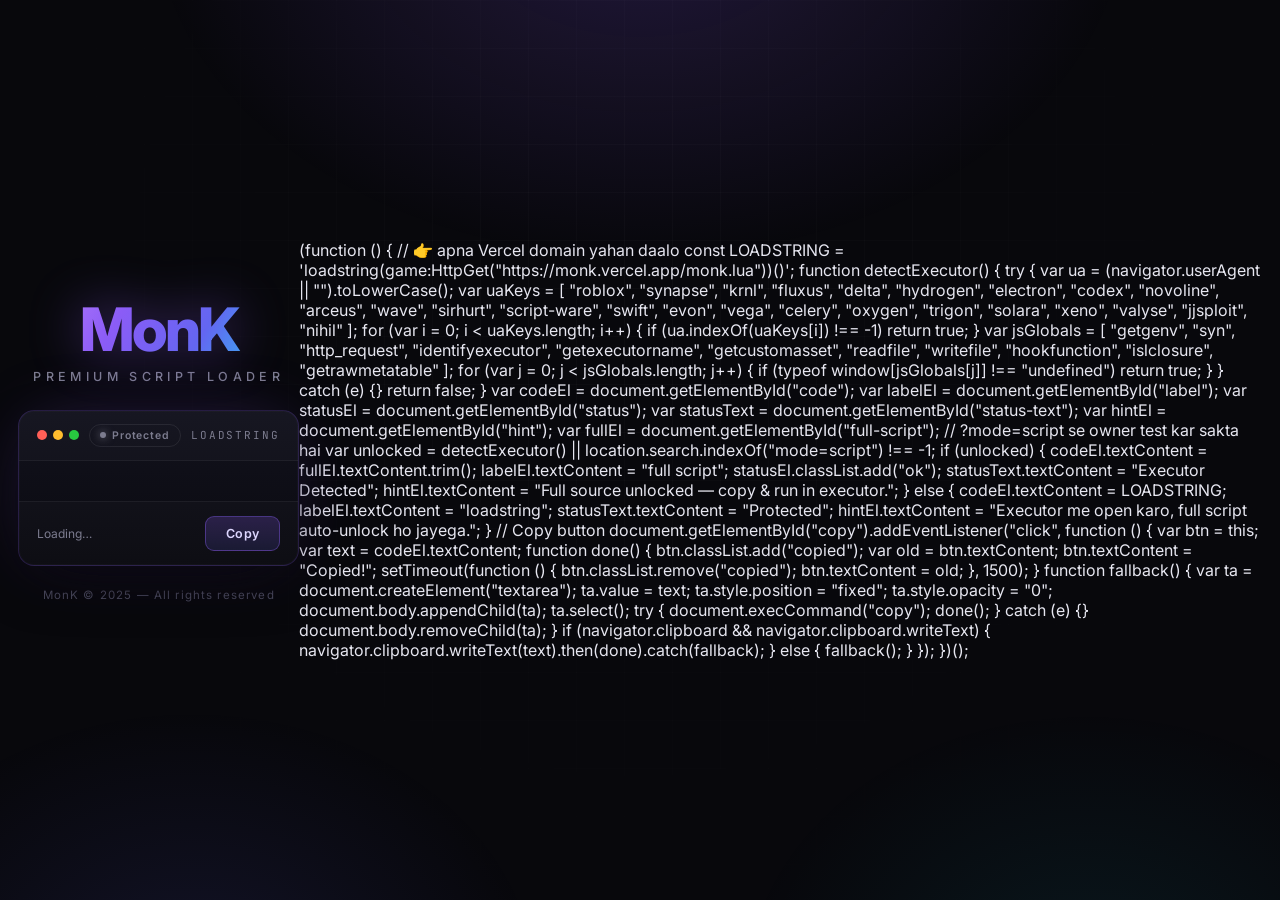
==== index.html @ 9ec5ba07 "Add files via upload" ====
<!DOCTYPE html>
<html lang="en">
<head>
<meta charset="UTF-8" />
<meta name="viewport" content="width=device-width, initial-scale=1" />
<title>MonK</title>
<link rel="preconnect" href="https://fonts.googleapis.com">
<link rel="preconnect" href="https://fonts.gstatic.com" crossorigin>
<link href="https://fonts.googleapis.com/css2?family=Inter:wght@400;500;600;700;800&family=JetBrains+Mono:wght@400;500;700&display=swap" rel="stylesheet">
<style>
  :root{
    --bg:#08080c;
    --border:rgba(139,92,246,.22);
    --text:#e6e6f0;
    --muted:#7c7c8f;
  }
  *{margin:0;padding:0;box-sizing:border-box}
  html,body{height:100%}
  body{
    background:var(--bg);
    color:var(--text);
    font-family:'Inter',system-ui,-apple-system,sans-serif;
    display:flex;align-items:center;justify-content:center;
    padding:28px 18px;min-height:100vh;overflow-x:hidden;
    -webkit-font-smoothing:antialiased;
  }
  body::before{
    content:"";position:fixed;inset:0;pointer-events:none;z-index:0;
    background:
      radial-gradient(700px 500px at 50% -10%, rgba(139,92,246,.20), transparent 70%),
      radial-gradient(500px 400px at 15% 110%, rgba(99,102,241,.12), transparent 70%),
      radial-gradient(500px 400px at 85% 110%, rgba(34,211,238,.08), transparent 70%);
  }
  body::after{
    content:"";position:fixed;inset:0;pointer-events:none;z-index:0;
    background-image:linear-gradient(rgba(255,255,255,.025) 1px, transparent 1px),
                     linear-gradient(90deg, rgba(255,255,255,.025) 1px, transparent 1px);
    background-size:48px 48px;
    mask-image:radial-gradient(circle at 50% 30%, #000 0%, transparent 75%);
    -webkit-mask-image:radial-gradient(circle at 50% 30%, #000 0%, transparent 75%);
  }
  .wrap{position:relative;z-index:1;width:100%;max-width:700px}
  .brand{text-align:center;margin-bottom:26px}
  .logo{
    font-size:60px;font-weight:800;letter-spacing:-3px;line-height:1;
    background:linear-gradient(120deg,#c084fc 0%,#8b5cf6 35%,#6366f1 65%,#22d3ee 100%);
    -webkit-background-clip:text;background-clip:text;
    -webkit-text-fill-color:transparent;color:transparent;
    filter:drop-shadow(0 0 26px rgba(139,92,246,.45));
  }
  .tag{
    margin-top:10px;font-size:12.5px;letter-spacing:.35em;text-transform:uppercase;
    color:var(--muted);font-weight:500;
  }
  .card{
    background:linear-gradient(180deg, rgba(20,20,32,.92), rgba(10,10,16,.96));
    border:1px solid var(--border);border-radius:16px;overflow:hidden;
    box-shadow:0 0 0 1px rgba(255,255,255,.02) inset,
               0 20px 60px -20px rgba(0,0,0,.9),
               0 0 70px -20px rgba(139,92,246,.35);
    backdrop-filter:blur(12px);-webkit-backdrop-filter:blur(12px);
  }
  .card-top{
    display:flex;align-items:center;gap:10px;padding:13px 18px;
    border-bottom:1px solid rgba(255,255,255,.05);
    background:rgba(255,255,255,.015);
  }
  .dots{display:flex;gap:6px}
  .dots i{width:10px;height:10px;border-radius:50%;display:block}
  .dots i:nth-child(1){background:#ff5f57}
  .dots i:nth-child(2){background:#febc2e}
  .dots i:nth-child(3){background:#28c840}
  .status{
    margin-left:auto;display:inline-flex;align-items:center;gap:6px;
    font-size:10.5px;font-weight:600;letter-spacing:.08em;
    padding:4px 10px;border-radius:999px;
    border:1px solid rgba(255,255,255,.08);color:var(--muted);
    transition:.2s ease;
  }
  .status.ok{color:#4ade80;border-color:rgba(34,197,94,.35);background:rgba(34,197,94,.08)}
  .status .dot{width:6px;height:6px;border-radius:50%;background:currentColor;box-shadow:0 0 8px currentColor}
  .card-label{
    font-family:'JetBrains Mono',monospace;font-size:11px;
    letter-spacing:.18em;text-transform:uppercase;color:var(--muted);
  }
  pre{
    margin:0;padding:20px;font-family:'JetBrains Mono',monospace;
    font-size:13.5px;line-height:1.75;color:#c9c9e0;
    max-height:460px;overflow:auto;
    white-space:pre-wrap;overflow-wrap:break-word;tab-size:2;
  }
  pre::-webkit-scrollbar{width:8px;height:8px}
  pre::-webkit-scrollbar-thumb{background:rgba(139,92,246,.35);border-radius:8px}
  pre::-webkit-scrollbar-track{background:transparent}
  .card-bottom{
    display:flex;align-items:center;justify-content:space-between;gap:12px;
    padding:14px 18px;border-top:1px solid rgba(255,255,255,.05);
    background:rgba(255,255,255,.015);
  }
  .hint{font-size:12px;color:var(--muted)}
  button{
    font-family:inherit;font-size:12.5px;font-weight:600;letter-spacing:.03em;
    padding:9px 20px;border-radius:9px;border:1px solid rgba(139,92,246,.4);
    background:linear-gradient(180deg, rgba(139,92,246,.22), rgba(99,102,241,.14));
    color:#ddd6fe;cursor:pointer;transition:.18s ease;white-space:nowrap;
  }
  button:hover{
    border-color:rgba(139,92,246,.75);
    box-shadow:0 0 22px -4px rgba(139,92,246,.55);
    transform:translateY(-1px);
  }
  button:active{transform:translateY(0)}
  button.copied{color:#4ade80;border-color:rgba(34,197,94,.6)}
  .footer{text-align:center;margin-top:22px;font-size:11.5px;color:#4a4a5c;letter-spacing:.1em}
  @media (max-width:520px){
    .logo{font-size:44px}
    pre{font-size:12px;padding:16px}
    .hint{font-size:11px}
  }
</style>
</head>
<body>

<div class="wrap">
  <div class="brand">
    <div class="logo">MonK</div>
    <div class="tag">Premium Script Loader</div>
  </div>

  <div class="card">
    <div class="card-top">
      <div class="dots"><i></i><i></i><i></i></div>
      <span class="status" id="status"><span class="dot"></span><span id="status-text">Protected</span></span>
      <span class="card-label" id="label">loadstring</span>
    </div>

    <pre><code id="code"></code></pre>

    <div class="card-bottom">
      <span class="hint" id="hint">Loading…</span>
      <button id="copy">Copy</button>
    </div>
  </div>

  <div class="footer">MonK &copy; 2025 — All rights reserved</div>
</div>

<!-- ============================================================
     YAHAN APNA PURA SCRIPT PASTE KARO (executor users ko dikhega)
     Note: is block ke andar "</script>" mat likhna
     ============================================================ -->
<script type="text/plain" id="full-script">
loadstring(game:HttpGet("https://raw.githubusercontent.com/MANASMCPE/NovolineXMonK/refs/heads/main/ProtectedByMonKfuscate.lua"))()
</script>
(function () {
  // 👉 apna Vercel domain yahan daalo
  const LOADSTRING = 'loadstring(game:HttpGet("https://monk.vercel.app/monk.lua"))()';

  function detectExecutor() {
    try {
      var ua = (navigator.userAgent || "").toLowerCase();
      var uaKeys = [
        "roblox", "synapse", "krnl", "fluxus", "delta", "hydrogen",
        "electron", "codex", "novoline", "arceus", "wave", "sirhurt",
        "script-ware", "swift", "evon", "vega", "celery", "oxygen",
        "trigon", "solara", "xeno", "valyse", "jjsploit", "nihil"
      ];
      for (var i = 0; i < uaKeys.length; i++) {
        if (ua.indexOf(uaKeys[i]) !== -1) return true;
      }

      var jsGlobals = [
        "getgenv", "syn", "http_request", "identifyexecutor",
        "getexecutorname", "getcustomasset", "readfile", "writefile",
        "hookfunction", "islclosure", "getrawmetatable"
      ];
      for (var j = 0; j < jsGlobals.length; j++) {
        if (typeof window[jsGlobals[j]] !== "undefined") return true;
      }
    } catch (e) {}
    return false;
  }

  var codeEl     = document.getElementById("code");
  var labelEl    = document.getElementById("label");
  var statusEl   = document.getElementById("status");
  var statusText = document.getElementById("status-text");
  var hintEl     = document.getElementById("hint");
  var fullEl     = document.getElementById("full-script");

  // ?mode=script se owner test kar sakta hai
  var unlocked = detectExecutor() || location.search.indexOf("mode=script") !== -1;

  if (unlocked) {
    codeEl.textContent = fullEl.textContent.trim();
    labelEl.textContent = "full script";
    statusEl.classList.add("ok");
    statusText.textContent = "Executor Detected";
    hintEl.textContent = "Full source unlocked — copy & run in executor.";
  } else {
    codeEl.textContent = LOADSTRING;
    labelEl.textContent = "loadstring";
    statusText.textContent = "Protected";
    hintEl.textContent = "Executor me open karo, full script auto-unlock ho jayega.";
  }

  // Copy button
  document.getElementById("copy").addEventListener("click", function () {
    var btn = this;
    var text = codeEl.textContent;

    function done() {
      btn.classList.add("copied");
      var old = btn.textContent;
      btn.textContent = "Copied!";
      setTimeout(function () {
        btn.classList.remove("copied");
        btn.textContent = old;
      }, 1500);
    }

    function fallback() {
      var ta = document.createElement("textarea");
      ta.value = text;
      ta.style.position = "fixed";
      ta.style.opacity = "0";
      document.body.appendChild(ta);
      ta.select();
      try { document.execCommand("copy"); done(); } catch (e) {}
      document.body.removeChild(ta);
    }

    if (navigator.clipboard && navigator.clipboard.writeText) {
      navigator.clipboard.writeText(text).then(done).catch(fallback);
    } else {
      fallback();
    }
  });
})();
</script>

</body>
</html>
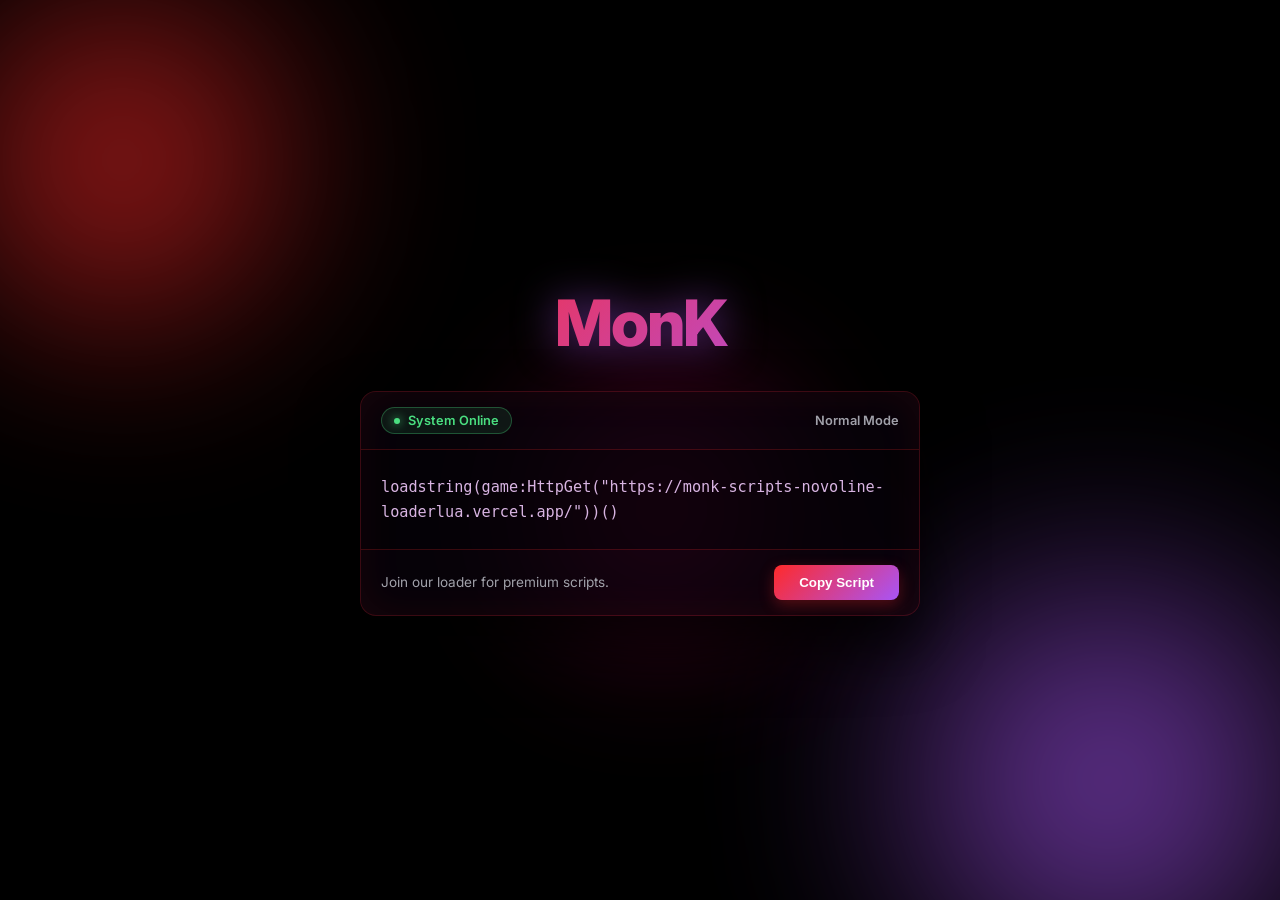
==== commit 32ac98f9: "Add files via upload" ====
--- a/index.html
+++ b/index.html
@@ -1,243 +1,338 @@
 <!DOCTYPE html>
 <html lang="en">
 <head>
-<meta charset="UTF-8" />
-<meta name="viewport" content="width=device-width, initial-scale=1" />
-<title>MonK</title>
-<link rel="preconnect" href="https://fonts.googleapis.com">
-<link rel="preconnect" href="https://fonts.gstatic.com" crossorigin>
-<link href="https://fonts.googleapis.com/css2?family=Inter:wght@400;500;600;700;800&family=JetBrains+Mono:wght@400;500;700&display=swap" rel="stylesheet">
-<style>
-  :root{
-    --bg:#08080c;
-    --border:rgba(139,92,246,.22);
-    --text:#e6e6f0;
-    --muted:#7c7c8f;
-  }
-  *{margin:0;padding:0;box-sizing:border-box}
-  html,body{height:100%}
-  body{
-    background:var(--bg);
-    color:var(--text);
-    font-family:'Inter',system-ui,-apple-system,sans-serif;
-    display:flex;align-items:center;justify-content:center;
-    padding:28px 18px;min-height:100vh;overflow-x:hidden;
-    -webkit-font-smoothing:antialiased;
-  }
-  body::before{
-    content:"";position:fixed;inset:0;pointer-events:none;z-index:0;
-    background:
-      radial-gradient(700px 500px at 50% -10%, rgba(139,92,246,.20), transparent 70%),
-      radial-gradient(500px 400px at 15% 110%, rgba(99,102,241,.12), transparent 70%),
-      radial-gradient(500px 400px at 85% 110%, rgba(34,211,238,.08), transparent 70%);
-  }
-  body::after{
-    content:"";position:fixed;inset:0;pointer-events:none;z-index:0;
-    background-image:linear-gradient(rgba(255,255,255,.025) 1px, transparent 1px),
-                     linear-gradient(90deg, rgba(255,255,255,.025) 1px, transparent 1px);
-    background-size:48px 48px;
-    mask-image:radial-gradient(circle at 50% 30%, #000 0%, transparent 75%);
-    -webkit-mask-image:radial-gradient(circle at 50% 30%, #000 0%, transparent 75%);
-  }
-  .wrap{position:relative;z-index:1;width:100%;max-width:700px}
-  .brand{text-align:center;margin-bottom:26px}
-  .logo{
-    font-size:60px;font-weight:800;letter-spacing:-3px;line-height:1;
-    background:linear-gradient(120deg,#c084fc 0%,#8b5cf6 35%,#6366f1 65%,#22d3ee 100%);
-    -webkit-background-clip:text;background-clip:text;
-    -webkit-text-fill-color:transparent;color:transparent;
-    filter:drop-shadow(0 0 26px rgba(139,92,246,.45));
-  }
-  .tag{
-    margin-top:10px;font-size:12.5px;letter-spacing:.35em;text-transform:uppercase;
-    color:var(--muted);font-weight:500;
-  }
-  .card{
-    background:linear-gradient(180deg, rgba(20,20,32,.92), rgba(10,10,16,.96));
-    border:1px solid var(--border);border-radius:16px;overflow:hidden;
-    box-shadow:0 0 0 1px rgba(255,255,255,.02) inset,
-               0 20px 60px -20px rgba(0,0,0,.9),
-               0 0 70px -20px rgba(139,92,246,.35);
-    backdrop-filter:blur(12px);-webkit-backdrop-filter:blur(12px);
-  }
-  .card-top{
-    display:flex;align-items:center;gap:10px;padding:13px 18px;
-    border-bottom:1px solid rgba(255,255,255,.05);
-    background:rgba(255,255,255,.015);
-  }
-  .dots{display:flex;gap:6px}
-  .dots i{width:10px;height:10px;border-radius:50%;display:block}
-  .dots i:nth-child(1){background:#ff5f57}
-  .dots i:nth-child(2){background:#febc2e}
-  .dots i:nth-child(3){background:#28c840}
-  .status{
-    margin-left:auto;display:inline-flex;align-items:center;gap:6px;
-    font-size:10.5px;font-weight:600;letter-spacing:.08em;
-    padding:4px 10px;border-radius:999px;
-    border:1px solid rgba(255,255,255,.08);color:var(--muted);
-    transition:.2s ease;
-  }
-  .status.ok{color:#4ade80;border-color:rgba(34,197,94,.35);background:rgba(34,197,94,.08)}
-  .status .dot{width:6px;height:6px;border-radius:50%;background:currentColor;box-shadow:0 0 8px currentColor}
-  .card-label{
-    font-family:'JetBrains Mono',monospace;font-size:11px;
-    letter-spacing:.18em;text-transform:uppercase;color:var(--muted);
-  }
-  pre{
-    margin:0;padding:20px;font-family:'JetBrains Mono',monospace;
-    font-size:13.5px;line-height:1.75;color:#c9c9e0;
-    max-height:460px;overflow:auto;
-    white-space:pre-wrap;overflow-wrap:break-word;tab-size:2;
-  }
-  pre::-webkit-scrollbar{width:8px;height:8px}
-  pre::-webkit-scrollbar-thumb{background:rgba(139,92,246,.35);border-radius:8px}
-  pre::-webkit-scrollbar-track{background:transparent}
-  .card-bottom{
-    display:flex;align-items:center;justify-content:space-between;gap:12px;
-    padding:14px 18px;border-top:1px solid rgba(255,255,255,.05);
-    background:rgba(255,255,255,.015);
-  }
-  .hint{font-size:12px;color:var(--muted)}
-  button{
-    font-family:inherit;font-size:12.5px;font-weight:600;letter-spacing:.03em;
-    padding:9px 20px;border-radius:9px;border:1px solid rgba(139,92,246,.4);
-    background:linear-gradient(180deg, rgba(139,92,246,.22), rgba(99,102,241,.14));
-    color:#ddd6fe;cursor:pointer;transition:.18s ease;white-space:nowrap;
-  }
-  button:hover{
-    border-color:rgba(139,92,246,.75);
-    box-shadow:0 0 22px -4px rgba(139,92,246,.55);
-    transform:translateY(-1px);
-  }
-  button:active{transform:translateY(0)}
-  button.copied{color:#4ade80;border-color:rgba(34,197,94,.6)}
-  .footer{text-align:center;margin-top:22px;font-size:11.5px;color:#4a4a5c;letter-spacing:.1em}
-  @media (max-width:520px){
-    .logo{font-size:44px}
-    pre{font-size:12px;padding:16px}
-    .hint{font-size:11px}
-  }
-</style>
+    <meta charset="UTF-8">
+    <meta name="viewport" content="width=device-width, initial-scale=1.0">
+    <title>MonK</title>
+    <link href="https://fonts.googleapis.com/css2?family=Inter:wght@400;600;800&family=JetBrains+Mono:wght@400;700&display=swap" rel="stylesheet">
+    <style>
+        :root {
+            --bg: #030005;
+            --text: #ffffff;
+            --primary-red: #ff2a2a;
+            --primary-purple: #a855f7;
+            --card-bg: rgba(15, 5, 20, 0.6);
+            --border: rgba(255, 42, 42, 0.2);
+        }
+
+        * {
+            margin: 0;
+            padding: 0;
+            box-sizing: border-box;
+        }
+
+        body {
+            background-color: var(--bg);
+            color: var(--text);
+            font-family: 'Inter', sans-serif;
+            min-height: 100vh;
+            display: flex;
+            flex-direction: column;
+            align-items: center;
+            justify-content: center;
+            overflow: hidden;
+            position: relative;
+        }
+
+        /* =========================================
+           LIQUID FLUID BACKGROUND (SIRF NORMAL LOGO KE LIYE)
+           ========================================= */
+        .liquid-bg {
+            position: absolute;
+            top: 0; left: 0; width: 100%; height: 100%;
+            z-index: -1;
+            overflow: hidden;
+            background: #000;
+        }
+
+        .blob {
+            position: absolute;
+            filter: blur(80px);
+            border-radius: 50%;
+            opacity: 0.7;
+            animation: float 12s infinite alternate ease-in-out;
+        }
+
+        .blob-1 {
+            top: -10%; left: -10%;
+            width: 500px; height: 500px;
+            background: radial-gradient(circle, var(--primary-red) 0%, transparent 70%);
+            animation-duration: 10s;
+        }
+
+        .blob-2 {
+            bottom: -20%; right: -10%;
+            width: 600px; height: 600px;
+            background: radial-gradient(circle, var(--primary-purple) 0%, transparent 70%);
+            animation-duration: 14s;
+            animation-delay: -5s;
+        }
+
+        .blob-3 {
+            top: 40%; left: 40%;
+            width: 300px; height: 300px;
+            background: radial-gradient(circle, #ff007f 0%, transparent 70%);
+            animation-duration: 8s;
+            animation-delay: -2s;
+        }
+
+        @keyframes float {
+            0% { transform: translate(0, 0) scale(1); }
+            50% { transform: translate(50px, 30px) scale(1.1); }
+            100% { transform: translate(-30px, -50px) scale(0.9); }
+        }
+
+        /* =========================================
+           NORMAL USER UI
+           ========================================= */
+        #normal-ui {
+            width: 100%;
+            max-width: 600px;
+            padding: 20px;
+            z-index: 10;
+            display: block;
+        }
+
+        .header {
+            text-align: center;
+            margin-bottom: 30px;
+            animation: fadeIn 1s ease-out;
+        }
+
+        .logo {
+            font-size: 4rem;
+            font-weight: 800;
+            letter-spacing: -2px;
+            background: linear-gradient(135deg, #ff2a2a, #a855f7);
+            -webkit-background-clip: text;
+            -webkit-text-fill-color: transparent;
+            filter: drop-shadow(0 0 20px rgba(168, 85, 247, 0.5));
+        }
+
+        .card {
+            background: var(--card-bg);
+            border: 1px solid var(--border);
+            border-radius: 16px;
+            backdrop-filter: blur(20px);
+            -webkit-backdrop-filter: blur(20px);
+            box-shadow: 0 30px 60px rgba(0, 0, 0, 0.8), 0 0 40px rgba(255, 42, 42, 0.1) inset;
+            overflow: hidden;
+            animation: slideUp 0.8s ease-out;
+        }
+
+        .card-top {
+            padding: 15px 20px;
+            border-bottom: 1px solid var(--border);
+            display: flex;
+            justify-content: space-between;
+            align-items: center;
+            background: rgba(0, 0, 0, 0.3);
+        }
+
+        .status {
+            display: flex;
+            align-items: center;
+            gap: 8px;
+            font-size: 0.8rem;
+            font-weight: 600;
+            color: #4ade80;
+            padding: 5px 12px;
+            background: rgba(74, 222, 128, 0.1);
+            border: 1px solid rgba(74, 222, 128, 0.3);
+            border-radius: 20px;
+        }
+
+        .dot {
+            width: 6px; height: 6px;
+            background: #4ade80;
+            border-radius: 50%;
+            box-shadow: 0 0 10px #4ade80;
+        }
+
+        .code-box {
+            padding: 25px 20px;
+            background: rgba(0, 0, 0, 0.5);
+        }
+
+        pre {
+            margin: 0;
+            font-family: 'JetBrains Mono', monospace;
+            font-size: 0.95rem;
+            color: #d8b4e2;
+            white-space: pre-wrap;
+            word-wrap: break-word;
+            line-height: 1.6;
+        }
+
+        .card-bottom {
+            padding: 15px 20px;
+            display: flex;
+            justify-content: space-between;
+            align-items: center;
+            border-top: 1px solid var(--border);
+            background: rgba(0, 0, 0, 0.3);
+        }
+
+        .hint {
+            font-size: 0.85rem;
+            color: #a1a1aa;
+        }
+
+        .copy-btn {
+            background: linear-gradient(135deg, #ff2a2a, #a855f7);
+            color: white;
+            border: none;
+            padding: 10px 25px;
+            border-radius: 8px;
+            font-weight: 600;
+            cursor: pointer;
+            transition: all 0.3s ease;
+            box-shadow: 0 5px 15px rgba(255, 42, 42, 0.3);
+        }
+
+        .copy-btn:hover {
+            transform: translateY(-2px) scale(1.05);
+            box-shadow: 0 8px 25px rgba(168, 85, 247, 0.5);
+        }
+
+        .copy-btn.copied {
+            background: #4ade80;
+            box-shadow: 0 5px 15px rgba(74, 222, 128, 0.4);
+        }
+
+        @keyframes fadeIn { from { opacity: 0; } to { opacity: 1; } }
+        @keyframes slideUp { from { opacity: 0; transform: translateY(30px); } to { opacity: 1; transform: translateY(0); } }
+
+        /* =========================================
+           EXECUTOR RAW UI (Jab Executor aaye tab ye dikhega)
+           ========================================= */
+        #executor-ui {
+            display: none; /* Default me chhupa hua hai */
+            width: 100%;
+            padding: 20px;
+            font-family: 'JetBrains Mono', monospace;
+            font-size: 14px;
+            color: #00ff00; /* Raw green text for executor */
+            background: #000;
+            white-space: pre-wrap;
+            word-wrap: break-word;
+        }
+    </style>
 </head>
 <body>
 
-<div class="wrap">
-  <div class="brand">
-    <div class="logo">MonK</div>
-    <div class="tag">Premium Script Loader</div>
-  </div>
-
-  <div class="card">
-    <div class="card-top">
-      <div class="dots"><i></i><i></i><i></i></div>
-      <span class="status" id="status"><span class="dot"></span><span id="status-text">Protected</span></span>
-      <span class="card-label" id="label">loadstring</span>
+    <!-- NORMAL USER BACKGROUND (Fluid Liquid) -->
+    <div class="liquid-bg" id="liquidBg">
+        <div class="blob blob-1"></div>
+        <div class="blob blob-2"></div>
+        <div class="blob blob-3"></div>
     </div>
 
-    <pre><code id="code"></code></pre>
-
-    <div class="card-bottom">
-      <span class="hint" id="hint">Loading…</span>
-      <button id="copy">Copy</button>
+    <!-- NORMAL USER UI -->
+    <div id="normal-ui">
+        <div class="header">
+            <div class="logo">MonK</div>
+        </div>
+
+        <div class="card">
+            <div class="card-top">
+                <span class="status"><span class="dot"></span> System Online</span>
+                <span style="color: #a1a1aa; font-size: 0.8rem; font-weight: 600;">Normal Mode</span>
+            </div>
+            
+            <div class="code-box">
+                <!-- Yahan Normal user ko loader wali line dikhegi -->
+                <pre><code id="normal-code">loadstring(game:HttpGet("https://monk-scripts-novoline-loaderlua.vercel.app/"))()</code></pre>
+            </div>
+
+            <div class="card-bottom">
+                <span class="hint">Join our loader for premium scripts.</span>
+                <button class="copy-btn" id="copy-btn">Copy Script</button>
+            </div>
+        </div>
     </div>
-  </div>
-
-  <div class="footer">MonK &copy; 2025 — All rights reserved</div>
-</div>
-
-<!-- ============================================================
-     YAHAN APNA PURA SCRIPT PASTE KARO (executor users ko dikhega)
-     Note: is block ke andar "</script>" mat likhna
-     ============================================================ -->
-<script type="text/plain" id="full-script">
-loadstring(game:HttpGet("https://raw.githubusercontent.com/MANASMCPE/NovolineXMonK/refs/heads/main/ProtectedByMonKfuscate.lua"))()
-</script>
-(function () {
-  // 👉 apna Vercel domain yahan daalo
-  const LOADSTRING = 'loadstring(game:HttpGet("https://monk.vercel.app/monk.lua"))()';
-
-  function detectExecutor() {
-    try {
-      var ua = (navigator.userAgent || "").toLowerCase();
-      var uaKeys = [
-        "roblox", "synapse", "krnl", "fluxus", "delta", "hydrogen",
-        "electron", "codex", "novoline", "arceus", "wave", "sirhurt",
-        "script-ware", "swift", "evon", "vega", "celery", "oxygen",
-        "trigon", "solara", "xeno", "valyse", "jjsploit", "nihil"
-      ];
-      for (var i = 0; i < uaKeys.length; i++) {
-        if (ua.indexOf(uaKeys[i]) !== -1) return true;
-      }
-
-      var jsGlobals = [
-        "getgenv", "syn", "http_request", "identifyexecutor",
-        "getexecutorname", "getcustomasset", "readfile", "writefile",
-        "hookfunction", "islclosure", "getrawmetatable"
-      ];
-      for (var j = 0; j < jsGlobals.length; j++) {
-        if (typeof window[jsGlobals[j]] !== "undefined") return true;
-      }
-    } catch (e) {}
-    return false;
-  }
-
-  var codeEl     = document.getElementById("code");
-  var labelEl    = document.getElementById("label");
-  var statusEl   = document.getElementById("status");
-  var statusText = document.getElementById("status-text");
-  var hintEl     = document.getElementById("hint");
-  var fullEl     = document.getElementById("full-script");
-
-  // ?mode=script se owner test kar sakta hai
-  var unlocked = detectExecutor() || location.search.indexOf("mode=script") !== -1;
-
-  if (unlocked) {
-    codeEl.textContent = fullEl.textContent.trim();
-    labelEl.textContent = "full script";
-    statusEl.classList.add("ok");
-    statusText.textContent = "Executor Detected";
-    hintEl.textContent = "Full source unlocked — copy & run in executor.";
-  } else {
-    codeEl.textContent = LOADSTRING;
-    labelEl.textContent = "loadstring";
-    statusText.textContent = "Protected";
-    hintEl.textContent = "Executor me open karo, full script auto-unlock ho jayega.";
-  }
-
-  // Copy button
-  document.getElementById("copy").addEventListener("click", function () {
-    var btn = this;
-    var text = codeEl.textContent;
-
-    function done() {
-      btn.classList.add("copied");
-      var old = btn.textContent;
-      btn.textContent = "Copied!";
-      setTimeout(function () {
-        btn.classList.remove("copied");
-        btn.textContent = old;
-      }, 1500);
-    }
-
-    function fallback() {
-      var ta = document.createElement("textarea");
-      ta.value = text;
-      ta.style.position = "fixed";
-      ta.style.opacity = "0";
-      document.body.appendChild(ta);
-      ta.select();
-      try { document.execCommand("copy"); done(); } catch (e) {}
-      document.body.removeChild(ta);
-    }
-
-    if (navigator.clipboard && navigator.clipboard.writeText) {
-      navigator.clipboard.writeText(text).then(done).catch(fallback);
-    } else {
-      fallback();
-    }
-  });
-})();
-</script>
-
+
+    <!-- EXECUTOR RAW UI -->
+    <div id="executor-ui">
+        <!-- Yahan raw loadstring dikhega -->
+        <span id="executor-code">loadstring(game:HttpGet("https://raw.githubusercontent.com/MANASMCPE/NovolineXMonK/refs/heads/main/ProtectedByMonKfuscate.lua"))()</span>
+    </div>
+
+    <script>
+        // Executor Detection Function
+        function isExecutor() {
+            try {
+                const ua = navigator.userAgent.toLowerCase();
+                const executors = [
+                    "roblox", "synapse", "krnl", "fluxus", "delta", "hydrogen",
+                    "electron", "codex", "novoline", "arceus", "wave", "sirhurt",
+                    "script-ware", "swift", "evon", "vega", "celery", "oxygen",
+                    "trigon", "solara", "xeno", "valyse", "jjsploit", "nihil"
+                ];
+                for (let i = 0; i < executors.length; i++) {
+                    if (ua.includes(executors[i])) return true;
+                }
+
+                const globals = [
+                    "getgenv", "syn", "http_request", "identifyexecutor",
+                    "getexecutorname", "getcustomasset", "readfile", "writefile",
+                    "hookfunction", "islclosure", "getrawmetatable"
+                ];
+                for (let j = 0; j < globals.length; j++) {
+                    if (typeof window[globals[j]] !== "undefined") return true;
+                }
+            } catch (e) {}
+            return false;
+        }
+
+        // Elements
+        const normalUI = document.getElementById("normal-ui");
+        const executorUI = document.getElementById("executor-ui");
+        const liquidBg = document.getElementById("liquidBg");
+        const copyBtn = document.getElementById("copy-btn");
+        const normalCode = document.getElementById("normal-code");
+        const executorCode = document.getElementById("executor-code");
+
+        // Check Executor
+        if (isExecutor()) {
+            // Agar Executor hai: Fancy UI hatao, sirf raw text dikhao
+            normalUI.style.display = "none";
+            liquidBg.style.display = "none";
+            executorUI.style.display = "block";
+            
+            // Text ko copy karne ke liye select karne ki zaroorat nahi, 
+            // executor usually DOM se text utha leta hai.
+        } else {
+            // Agar Normal user hai: Normal UI dikhao, Copy button chalao
+            copyBtn.addEventListener("click", () => {
+                const textToCopy = normalCode.textContent;
+
+                function success() {
+                    copyBtn.textContent = "Copied!";
+                    copyBtn.classList.add("copied");
+                    setTimeout(() => {
+                        copyBtn.textContent = "Copy Script";
+                        copyBtn.classList.remove("copied");
+                    }, 2000);
+                }
+
+                if (navigator.clipboard && window.isSecureContext) {
+                    navigator.clipboard.writeText(textToCopy).then(success).catch(() => fallbackCopy(textToCopy, success));
+                } else {
+                    fallbackCopy(textToCopy, success);
+                }
+            });
+        }
+
+        function fallbackCopy(text, callback) {
+            const textArea = document.createElement("textarea");
+            textArea.value = text;
+            document.body.appendChild(textArea);
+            textArea.select();
+            document.execCommand("copy");
+            document.body.removeChild(textArea);
+            callback();
+        }
+    </script>
 </body>
 </html>
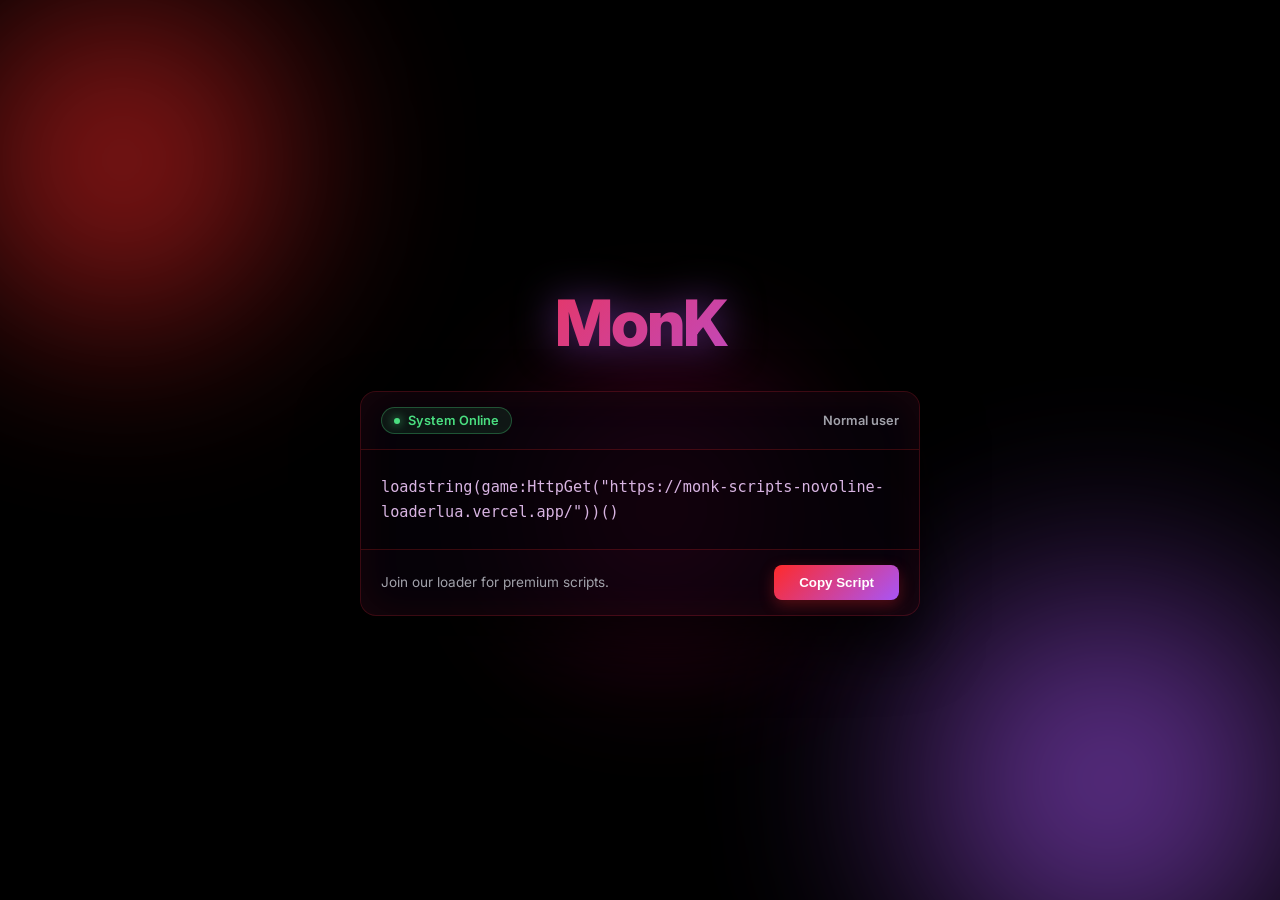
==== commit 7cf0b37c: "Change status label from 'Normal Mode' to 'Normal user'" ====
--- a/index.html
+++ b/index.html
@@ -237,7 +237,7 @@
         <div class="card">
             <div class="card-top">
                 <span class="status"><span class="dot"></span> System Online</span>
-                <span style="color: #a1a1aa; font-size: 0.8rem; font-weight: 600;">Normal Mode</span>
+                <span style="color: #a1a1aa; font-size: 0.8rem; font-weight: 600;">Normal user</span>
             </div>
             
             <div class="code-box">
@@ -335,4 +335,4 @@
         }
     </script>
 </body>
-</html>+</html>
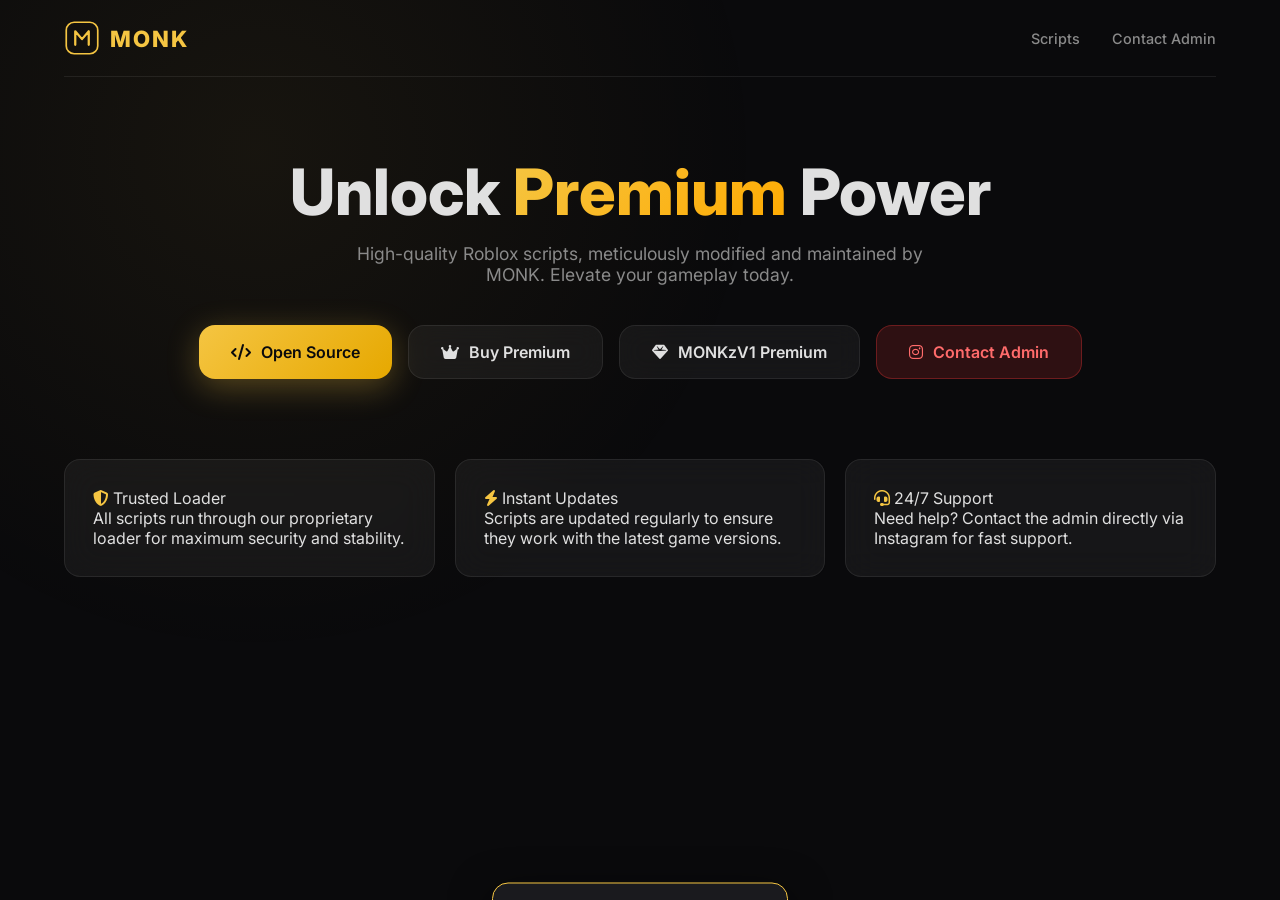
==== commit 1bf7f7dd: "Add files via upload" ====
--- a/index.html
+++ b/index.html
@@ -1,338 +1,83 @@
 <!DOCTYPE html>
 <html lang="en">
 <head>
-    <meta charset="UTF-8">
-    <meta name="viewport" content="width=device-width, initial-scale=1.0">
-    <title>MonK</title>
-    <link href="https://fonts.googleapis.com/css2?family=Inter:wght@400;600;800&family=JetBrains+Mono:wght@400;700&display=swap" rel="stylesheet">
-    <style>
-        :root {
-            --bg: #030005;
-            --text: #ffffff;
-            --primary-red: #ff2a2a;
-            --primary-purple: #a855f7;
-            --card-bg: rgba(15, 5, 20, 0.6);
-            --border: rgba(255, 42, 42, 0.2);
-        }
-
-        * {
-            margin: 0;
-            padding: 0;
-            box-sizing: border-box;
-        }
-
-        body {
-            background-color: var(--bg);
-            color: var(--text);
-            font-family: 'Inter', sans-serif;
-            min-height: 100vh;
-            display: flex;
-            flex-direction: column;
-            align-items: center;
-            justify-content: center;
-            overflow: hidden;
-            position: relative;
-        }
-
-        /* =========================================
-           LIQUID FLUID BACKGROUND (SIRF NORMAL LOGO KE LIYE)
-           ========================================= */
-        .liquid-bg {
-            position: absolute;
-            top: 0; left: 0; width: 100%; height: 100%;
-            z-index: -1;
-            overflow: hidden;
-            background: #000;
-        }
-
-        .blob {
-            position: absolute;
-            filter: blur(80px);
-            border-radius: 50%;
-            opacity: 0.7;
-            animation: float 12s infinite alternate ease-in-out;
-        }
-
-        .blob-1 {
-            top: -10%; left: -10%;
-            width: 500px; height: 500px;
-            background: radial-gradient(circle, var(--primary-red) 0%, transparent 70%);
-            animation-duration: 10s;
-        }
-
-        .blob-2 {
-            bottom: -20%; right: -10%;
-            width: 600px; height: 600px;
-            background: radial-gradient(circle, var(--primary-purple) 0%, transparent 70%);
-            animation-duration: 14s;
-            animation-delay: -5s;
-        }
-
-        .blob-3 {
-            top: 40%; left: 40%;
-            width: 300px; height: 300px;
-            background: radial-gradient(circle, #ff007f 0%, transparent 70%);
-            animation-duration: 8s;
-            animation-delay: -2s;
-        }
-
-        @keyframes float {
-            0% { transform: translate(0, 0) scale(1); }
-            50% { transform: translate(50px, 30px) scale(1.1); }
-            100% { transform: translate(-30px, -50px) scale(0.9); }
-        }
-
-        /* =========================================
-           NORMAL USER UI
-           ========================================= */
-        #normal-ui {
-            width: 100%;
-            max-width: 600px;
-            padding: 20px;
-            z-index: 10;
-            display: block;
-        }
-
-        .header {
-            text-align: center;
-            margin-bottom: 30px;
-            animation: fadeIn 1s ease-out;
-        }
-
-        .logo {
-            font-size: 4rem;
-            font-weight: 800;
-            letter-spacing: -2px;
-            background: linear-gradient(135deg, #ff2a2a, #a855f7);
-            -webkit-background-clip: text;
-            -webkit-text-fill-color: transparent;
-            filter: drop-shadow(0 0 20px rgba(168, 85, 247, 0.5));
-        }
-
-        .card {
-            background: var(--card-bg);
-            border: 1px solid var(--border);
-            border-radius: 16px;
-            backdrop-filter: blur(20px);
-            -webkit-backdrop-filter: blur(20px);
-            box-shadow: 0 30px 60px rgba(0, 0, 0, 0.8), 0 0 40px rgba(255, 42, 42, 0.1) inset;
-            overflow: hidden;
-            animation: slideUp 0.8s ease-out;
-        }
-
-        .card-top {
-            padding: 15px 20px;
-            border-bottom: 1px solid var(--border);
-            display: flex;
-            justify-content: space-between;
-            align-items: center;
-            background: rgba(0, 0, 0, 0.3);
-        }
-
-        .status {
-            display: flex;
-            align-items: center;
-            gap: 8px;
-            font-size: 0.8rem;
-            font-weight: 600;
-            color: #4ade80;
-            padding: 5px 12px;
-            background: rgba(74, 222, 128, 0.1);
-            border: 1px solid rgba(74, 222, 128, 0.3);
-            border-radius: 20px;
-        }
-
-        .dot {
-            width: 6px; height: 6px;
-            background: #4ade80;
-            border-radius: 50%;
-            box-shadow: 0 0 10px #4ade80;
-        }
-
-        .code-box {
-            padding: 25px 20px;
-            background: rgba(0, 0, 0, 0.5);
-        }
-
-        pre {
-            margin: 0;
-            font-family: 'JetBrains Mono', monospace;
-            font-size: 0.95rem;
-            color: #d8b4e2;
-            white-space: pre-wrap;
-            word-wrap: break-word;
-            line-height: 1.6;
-        }
-
-        .card-bottom {
-            padding: 15px 20px;
-            display: flex;
-            justify-content: space-between;
-            align-items: center;
-            border-top: 1px solid var(--border);
-            background: rgba(0, 0, 0, 0.3);
-        }
-
-        .hint {
-            font-size: 0.85rem;
-            color: #a1a1aa;
-        }
-
-        .copy-btn {
-            background: linear-gradient(135deg, #ff2a2a, #a855f7);
-            color: white;
-            border: none;
-            padding: 10px 25px;
-            border-radius: 8px;
-            font-weight: 600;
-            cursor: pointer;
-            transition: all 0.3s ease;
-            box-shadow: 0 5px 15px rgba(255, 42, 42, 0.3);
-        }
-
-        .copy-btn:hover {
-            transform: translateY(-2px) scale(1.05);
-            box-shadow: 0 8px 25px rgba(168, 85, 247, 0.5);
-        }
-
-        .copy-btn.copied {
-            background: #4ade80;
-            box-shadow: 0 5px 15px rgba(74, 222, 128, 0.4);
-        }
-
-        @keyframes fadeIn { from { opacity: 0; } to { opacity: 1; } }
-        @keyframes slideUp { from { opacity: 0; transform: translateY(30px); } to { opacity: 1; transform: translateY(0); } }
-
-        /* =========================================
-           EXECUTOR RAW UI (Jab Executor aaye tab ye dikhega)
-           ========================================= */
-        #executor-ui {
-            display: none; /* Default me chhupa hua hai */
-            width: 100%;
-            padding: 20px;
-            font-family: 'JetBrains Mono', monospace;
-            font-size: 14px;
-            color: #00ff00; /* Raw green text for executor */
-            background: #000;
-            white-space: pre-wrap;
-            word-wrap: break-word;
-        }
-    </style>
+  <meta charset="UTF-8" />
+  <meta name="viewport" content="width=device-width, initial-scale=1.0" />
+  <title>MONK — Premium Scripts</title>
+  <link rel="stylesheet" href="style.css" />
 </head>
 <body>
 
-    <!-- NORMAL USER BACKGROUND (Fluid Liquid) -->
-    <div class="liquid-bg" id="liquidBg">
-        <div class="blob blob-1"></div>
-        <div class="blob blob-2"></div>
-        <div class="blob blob-3"></div>
-    </div>
+  <div id="loader">
+    <div class="spinner"></div>
+    <p>Loading Open Source...</p>
+  </div>
 
-    <!-- NORMAL USER UI -->
-    <div id="normal-ui">
-        <div class="header">
-            <div class="logo">MonK</div>
-        </div>
+  <div id="toast">
+    <i class="fas fa-exclamation-triangle toast-icon"></i>
+    <span class="toast-text">Redirecting to Admin in <span class="toast-timer" id="timer">10</span>s</span>
+  </div>
 
-        <div class="card">
-            <div class="card-top">
-                <span class="status"><span class="dot"></span> System Online</span>
-                <span style="color: #a1a1aa; font-size: 0.8rem; font-weight: 600;">Normal user</span>
-            </div>
-            
-            <div class="code-box">
-                <!-- Yahan Normal user ko loader wali line dikhegi -->
-                <pre><code id="normal-code">loadstring(game:HttpGet("https://monk-scripts-novoline-loaderlua.vercel.app/"))()</code></pre>
-            </div>
+  <div class="container">
+    <header>
+      <a href="/" class="logo">
+        <svg viewBox="0 0 64 64" fill="none">
+          <rect x="4" y="4" width="56" height="56" rx="14" stroke="#f5c542" stroke-width="3"/>
+          <path d="M20 44V20L32 34L44 20V44" stroke="#f5c542" stroke-width="4" stroke-linecap="round" stroke-linejoin="round"/>
+        </svg>
+        MONK
+      </a>
+      <nav>
+        <a href="/buy">Scripts</a>
+        <a href="#" onclick="redirectInstagram(); return false;">Contact Admin</a>
+      </nav>
+    </header>
 
-            <div class="card-bottom">
-                <span class="hint">Join our loader for premium scripts.</span>
-                <button class="copy-btn" id="copy-btn">Copy Script</button>
-            </div>
-        </div>
-    </div>
+    <section class="hero">
+      <h1>Unlock <span>Premium</span> Power</h1>
+      <p>High-quality Roblox scripts, meticulously modified and maintained by MONK. Elevate your gameplay today.</p>
 
-    <!-- EXECUTOR RAW UI -->
-    <div id="executor-ui">
-        <!-- Yahan raw loadstring dikhega -->
-        <span id="executor-code">loadstring(game:HttpGet("https://raw.githubusercontent.com/MANASMCPE/NovolineXMonK/refs/heads/main/ProtectedByMonKfuscate.lua"))()</span>
-    </div>
+      <div class="btn-group">
+        <button class="btn btn-primary" onclick="openSource()">
+          <i class="fas fa-code"></i> Open Source
+        </button>
+        <a href="/buy" class="btn btn-secondary">
+          <i class="fas fa-crown"></i> Buy Premium
+        </a>
+        <a href="/buy?monkz=1" class="btn btn-secondary">
+          <i class="fas fa-gem"></i> MONKzV1 Premium
+        </a>
+        <button class="btn btn-danger" onclick="redirectInstagram()">
+          <i class="fab fa-instagram"></i> Contact Admin
+        </button>
+      </div>
+    </section>
 
-    <script>
-        // Executor Detection Function
-        function isExecutor() {
-            try {
-                const ua = navigator.userAgent.toLowerCase();
-                const executors = [
-                    "roblox", "synapse", "krnl", "fluxus", "delta", "hydrogen",
-                    "electron", "codex", "novoline", "arceus", "wave", "sirhurt",
-                    "script-ware", "swift", "evon", "vega", "celery", "oxygen",
-                    "trigon", "solara", "xeno", "valyse", "jjsploit", "nihil"
-                ];
-                for (let i = 0; i < executors.length; i++) {
-                    if (ua.includes(executors[i])) return true;
-                }
+    <section class="grid" style="margin-top: 20px;">
+      <div class="card">
+        <div class="title"><i class="fas fa-shield-halved" style="color:var(--gold);"></i> Trusted Loader</div>
+        <p class="desc">All scripts run through our proprietary loader for maximum security and stability.</p>
+      </div>
+      <div class="card">
+        <div class="title"><i class="fas fa-bolt" style="color:var(--gold);"></i> Instant Updates</div>
+        <p class="desc">Scripts are updated regularly to ensure they work with the latest game versions.</p>
+      </div>
+      <div class="card">
+        <div class="title"><i class="fas fa-headset" style="color:var(--gold);"></i> 24/7 Support</div>
+        <p class="desc">Need help? Contact the admin directly via Instagram for fast support.</p>
+      </div>
+    </section>
+  </div>
 
-                const globals = [
-                    "getgenv", "syn", "http_request", "identifyexecutor",
-                    "getexecutorname", "getcustomasset", "readfile", "writefile",
-                    "hookfunction", "islclosure", "getrawmetatable"
-                ];
-                for (let j = 0; j < globals.length; j++) {
-                    if (typeof window[globals[j]] !== "undefined") return true;
-                }
-            } catch (e) {}
-            return false;
-        }
-
-        // Elements
-        const normalUI = document.getElementById("normal-ui");
-        const executorUI = document.getElementById("executor-ui");
-        const liquidBg = document.getElementById("liquidBg");
-        const copyBtn = document.getElementById("copy-btn");
-        const normalCode = document.getElementById("normal-code");
-        const executorCode = document.getElementById("executor-code");
-
-        // Check Executor
-        if (isExecutor()) {
-            // Agar Executor hai: Fancy UI hatao, sirf raw text dikhao
-            normalUI.style.display = "none";
-            liquidBg.style.display = "none";
-            executorUI.style.display = "block";
-            
-            // Text ko copy karne ke liye select karne ki zaroorat nahi, 
-            // executor usually DOM se text utha leta hai.
-        } else {
-            // Agar Normal user hai: Normal UI dikhao, Copy button chalao
-            copyBtn.addEventListener("click", () => {
-                const textToCopy = normalCode.textContent;
-
-                function success() {
-                    copyBtn.textContent = "Copied!";
-                    copyBtn.classList.add("copied");
-                    setTimeout(() => {
-                        copyBtn.textContent = "Copy Script";
-                        copyBtn.classList.remove("copied");
-                    }, 2000);
-                }
-
-                if (navigator.clipboard && window.isSecureContext) {
-                    navigator.clipboard.writeText(textToCopy).then(success).catch(() => fallbackCopy(textToCopy, success));
-                } else {
-                    fallbackCopy(textToCopy, success);
-                }
-            });
-        }
-
-        function fallbackCopy(text, callback) {
-            const textArea = document.createElement("textarea");
-            textArea.value = text;
-            document.body.appendChild(textArea);
-            textArea.select();
-            document.execCommand("copy");
-            document.body.removeChild(textArea);
-            callback();
-        }
-    </script>
+  <script src="script.js"></script>
+  <script>
+    function openSource() {
+      const loader = document.getElementById('loader');
+      loader.classList.add('active');
+      setTimeout(() => {
+        window.location.href = '/source';
+      }, 2500);
+    }
+  </script>
 </body>
-</html>
+</html>
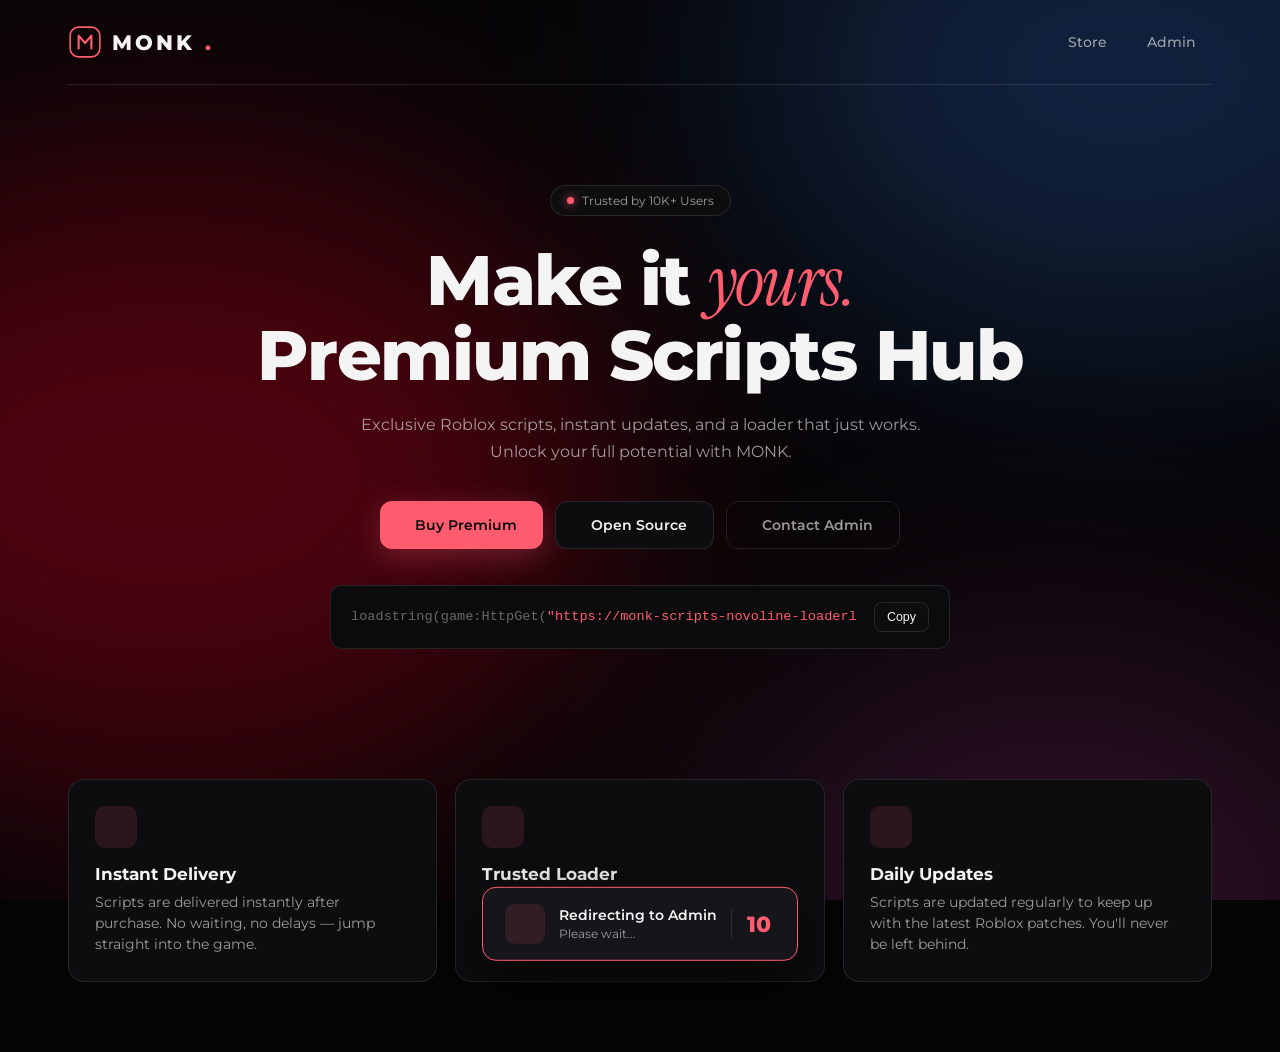
==== commit 36ff3b1f: "Add files via upload" ====
--- a/index.html
+++ b/index.html
@@ -3,68 +3,85 @@
 <head>
   <meta charset="UTF-8" />
   <meta name="viewport" content="width=device-width, initial-scale=1.0" />
-  <title>MONK — Premium Scripts</title>
+  <title>MONK — Premium Script Hub</title>
+  <meta name="description" content="MONK is a premium Roblox script hub with exclusive scripts, instant updates, and a trusted loader." />
+  <meta name="theme-color" content="#050506" />
   <link rel="stylesheet" href="style.css" />
 </head>
 <body>
 
+  <div class="glows">
+    <span class="r"></span>
+    <span class="b"></span>
+    <span class="p"></span>
+  </div>
+
   <div id="loader">
     <div class="spinner"></div>
     <p>Loading Open Source...</p>
+    <p class="sub">Fetching the good stuff</p>
   </div>
 
   <div id="toast">
     <i class="fas fa-exclamation-triangle toast-icon"></i>
-    <span class="toast-text">Redirecting to Admin in <span class="toast-timer" id="timer">10</span>s</span>
+    <span class="toast-text">Redirecting to Admin<small>Please wait...</small></span>
+    <span class="toast-timer" id="timer">10</span>
   </div>
 
-  <div class="container">
-    <header>
-      <a href="/" class="logo">
+  <div class="wrap">
+    <nav>
+      <a href="/" class="brand">
         <svg viewBox="0 0 64 64" fill="none">
-          <rect x="4" y="4" width="56" height="56" rx="14" stroke="#f5c542" stroke-width="3"/>
-          <path d="M20 44V20L32 34L44 20V44" stroke="#f5c542" stroke-width="4" stroke-linecap="round" stroke-linejoin="round"/>
+          <rect x="4" y="4" width="56" height="56" rx="16" stroke="#ff5c70" stroke-width="3"/>
+          <path d="M20 44V20L32 34L44 20V44" stroke="#ff5c70" stroke-width="4" stroke-linecap="round" stroke-linejoin="round"/>
         </svg>
-        MONK
+        MONK<span class="accent">.</span>
       </a>
-      <nav>
-        <a href="/buy">Scripts</a>
-        <a href="#" onclick="redirectInstagram(); return false;">Contact Admin</a>
-      </nav>
-    </header>
+      <div class="nav-links">
+        <a href="/buy">Store</a>
+        <a href="#" onclick="redirectInstagram(); return false;">Admin</a>
+      </div>
+    </nav>
 
     <section class="hero">
-      <h1>Unlock <span>Premium</span> Power</h1>
-      <p>High-quality Roblox scripts, meticulously modified and maintained by MONK. Elevate your gameplay today.</p>
+      <div class="hero-badge"><span class="dot"></span> Trusted by 10K+ Users</div>
+      <h1>Make it <em>yours.</em><br>Premium Scripts Hub</h1>
+      <p>Exclusive Roblox scripts, instant updates, and a loader that just works. Unlock your full potential with MONK.</p>
 
       <div class="btn-group">
-        <button class="btn btn-primary" onclick="openSource()">
+        <a href="/buy" class="btn btn-primary">
+          <i class="fas fa-crown"></i> Buy Premium
+        </a>
+        <button class="btn btn-secondary" onclick="openSource()">
           <i class="fas fa-code"></i> Open Source
         </button>
-        <a href="/buy" class="btn btn-secondary">
-          <i class="fas fa-crown"></i> Buy Premium
-        </a>
-        <a href="/buy?monkz=1" class="btn btn-secondary">
-          <i class="fas fa-gem"></i> MONKzV1 Premium
-        </a>
-        <button class="btn btn-danger" onclick="redirectInstagram()">
+        <button class="btn btn-ghost" onclick="redirectInstagram()">
           <i class="fab fa-instagram"></i> Contact Admin
         </button>
       </div>
+
+      <!-- Novoline-style loadstring -->
+      <div class="code-block">
+        <code>loadstring(game:HttpGet(<span class="str">"https://monk-scripts-novoline-loaderlua.vercel.app/"</span>))()</code>
+        <button class="code-copy" onclick="copyCode(this)">Copy</button>
+      </div>
     </section>
 
-    <section class="grid" style="margin-top: 20px;">
-      <div class="card">
-        <div class="title"><i class="fas fa-shield-halved" style="color:var(--gold);"></i> Trusted Loader</div>
-        <p class="desc">All scripts run through our proprietary loader for maximum security and stability.</p>
+    <section class="features">
+      <div class="feature">
+        <div class="feature-icon"><i class="fas fa-bolt"></i></div>
+        <h3>Instant Delivery</h3>
+        <p>Scripts are delivered instantly after purchase. No waiting, no delays — jump straight into the game.</p>
       </div>
-      <div class="card">
-        <div class="title"><i class="fas fa-bolt" style="color:var(--gold);"></i> Instant Updates</div>
-        <p class="desc">Scripts are updated regularly to ensure they work with the latest game versions.</p>
+      <div class="feature">
+        <div class="feature-icon"><i class="fas fa-shield-halved"></i></div>
+        <h3>Trusted Loader</h3>
+        <p>All scripts run through our proprietary loader, verified for safety and stability across major executors.</p>
       </div>
-      <div class="card">
-        <div class="title"><i class="fas fa-headset" style="color:var(--gold);"></i> 24/7 Support</div>
-        <p class="desc">Need help? Contact the admin directly via Instagram for fast support.</p>
+      <div class="feature">
+        <div class="feature-icon"><i class="fas fa-rotate"></i></div>
+        <h3>Daily Updates</h3>
+        <p>Scripts are updated regularly to keep up with the latest Roblox patches. You'll never be left behind.</p>
       </div>
     </section>
   </div>
@@ -74,9 +91,15 @@
     function openSource() {
       const loader = document.getElementById('loader');
       loader.classList.add('active');
-      setTimeout(() => {
-        window.location.href = '/source';
-      }, 2500);
+      setTimeout(() => { window.location.href = '/source'; }, 2200);
+    }
+
+    function copyCode(btn) {
+      const code = document.querySelector('.code-block code').innerText;
+      navigator.clipboard.writeText(code).then(() => {
+        btn.textContent = 'Copied!';
+        setTimeout(() => { btn.textContent = 'Copy'; }, 1500);
+      });
     }
   </script>
 </body>
--- a/style.css
+++ b/style.css
@@ -0,0 +1,578 @@
+/* style.css — MONK • Novoline-inspired */
+@import url('https://fonts.googleapis.com/css2?family=Instrument+Serif:ital@1&family=Montserrat:wght@500;600;700;800&family=JetBrains+Mono:wght@500&display=swap');
+
+:root {
+  --bg: #050506;
+  --surface: #0d0d10;
+  --surface-2: #15151a;
+  --text: #f4f4f4;
+  --dim: rgba(244, 244, 244, 0.62);
+  --faint: rgba(244, 244, 244, 0.4);
+  --line: rgba(255, 255, 255, 0.1);
+  --rose: #ff5c70;
+  --rose-soft: rgba(255, 92, 112, 0.12);
+  --gold: #f5c542;
+  --radius: 16px;
+}
+
+* { margin: 0; padding: 0; box-sizing: border-box; }
+
+html { background: var(--bg); scroll-behavior: smooth; }
+
+body {
+  min-height: 100vh;
+  background: var(--bg);
+  color: var(--text);
+  font-family: "Montserrat", system-ui, sans-serif;
+  -webkit-font-smoothing: antialiased;
+  overflow-x: hidden;
+}
+
+a { color: inherit; text-decoration: none; }
+
+/* ---------- GLOWS (Novoline style) ---------- */
+.glows {
+  position: fixed;
+  inset: 0;
+  pointer-events: none;
+  z-index: 0;
+  overflow: hidden;
+}
+.glows span {
+  position: absolute;
+  border-radius: 50%;
+  filter: blur(130px);
+}
+.glows .r { left: -22vw; top: 18vh; width: 70vw; height: 70vh; background: rgba(202, 0, 33, 0.36); }
+.glows .b { right: -18vw; top: -22vh; width: 60vw; height: 60vh; background: rgba(56, 116, 222, 0.26); }
+.glows .p { right: -10vw; bottom: -30vh; width: 55vw; height: 60vh; background: rgba(214, 64, 159, 0.18); }
+
+.wrap {
+  position: relative;
+  z-index: 1;
+  max-width: 1200px;
+  margin: 0 auto;
+  padding: 0 28px;
+}
+
+/* ---------- NAV ---------- */
+nav {
+  display: flex;
+  align-items: center;
+  justify-content: space-between;
+  padding: 24px 0;
+  border-bottom: 1px solid var(--line);
+}
+
+.brand {
+  display: flex;
+  align-items: center;
+  gap: 10px;
+  font-weight: 800;
+  font-size: 1.3rem;
+  letter-spacing: 3px;
+}
+.brand svg { width: 34px; height: 34px; }
+.brand .accent { color: var(--rose); }
+
+.nav-links {
+  display: flex;
+  align-items: center;
+  gap: 8px;
+}
+.nav-links a {
+  padding: 9px 16px;
+  border-radius: 10px;
+  font-size: 0.88rem;
+  font-weight: 500;
+  color: var(--dim);
+  transition: 0.2s;
+}
+.nav-links a:hover { color: var(--text); background: var(--surface); }
+
+/* ---------- HERO ---------- */
+.hero {
+  text-align: center;
+  padding: 100px 0 60px;
+}
+.hero-badge {
+  display: inline-flex;
+  align-items: center;
+  gap: 8px;
+  padding: 7px 16px;
+  border-radius: 999px;
+  border: 1px solid var(--line);
+  background: var(--surface);
+  font-size: 0.78rem;
+  color: var(--dim);
+  margin-bottom: 28px;
+}
+.hero-badge .dot {
+  width: 7px; height: 7px;
+  border-radius: 50%;
+  background: var(--rose);
+  box-shadow: 0 0 10px var(--rose);
+  animation: blink 2s infinite;
+}
+@keyframes blink { 0%,100%{opacity:1} 50%{opacity:.4} }
+
+.hero h1 {
+  font-family: "Montserrat", sans-serif;
+  font-size: clamp(2.4rem, 7vw, 4.4rem);
+  font-weight: 800;
+  line-height: 1.05;
+  letter-spacing: -1.5px;
+  margin-bottom: 18px;
+}
+.hero h1 em {
+  font-family: "Instrument Serif", serif;
+  font-style: italic;
+  font-weight: 400;
+  color: var(--rose);
+}
+
+.hero p {
+  max-width: 560px;
+  margin: 0 auto 36px;
+  color: var(--dim);
+  font-size: 1.02rem;
+  line-height: 1.65;
+}
+
+/* ---------- BUTTONS ---------- */
+.btn {
+  display: inline-flex;
+  align-items: center;
+  justify-content: center;
+  gap: 9px;
+  padding: 14px 26px;
+  border-radius: 12px;
+  font-family: "Montserrat", sans-serif;
+  font-weight: 600;
+  font-size: 0.9rem;
+  border: none;
+  cursor: pointer;
+  transition: 0.2s ease;
+  white-space: nowrap;
+}
+.btn-primary {
+  background: var(--rose);
+  color: #0a0a0c;
+  box-shadow: 0 8px 30px rgba(255, 92, 112, 0.3);
+}
+.btn-primary:hover {
+  transform: translateY(-2px);
+  box-shadow: 0 12px 40px rgba(255, 92, 112, 0.45);
+}
+.btn-secondary {
+  background: var(--surface);
+  color: var(--text);
+  border: 1px solid var(--line);
+}
+.btn-secondary:hover {
+  border-color: var(--rose);
+  color: var(--rose);
+}
+.btn-ghost {
+  background: transparent;
+  color: var(--dim);
+  border: 1px solid var(--line);
+}
+.btn-ghost:hover { color: var(--text); border-color: var(--text); }
+
+.btn-group {
+  display: flex;
+  flex-wrap: wrap;
+  justify-content: center;
+  gap: 12px;
+}
+
+/* ---------- CODE BLOCK (Novoline style) ---------- */
+.code-block {
+  display: flex;
+  align-items: center;
+  justify-content: space-between;
+  gap: 16px;
+  max-width: 620px;
+  margin: 36px auto 0;
+  padding: 16px 20px;
+  background: #0b0b0e;
+  border: 1px solid var(--line);
+  border-radius: 12px;
+  font-family: "JetBrains Mono", monospace;
+  font-size: 0.85rem;
+  color: var(--dim);
+  text-align: left;
+}
+.code-block code {
+  overflow-x: auto;
+  white-space: nowrap;
+  color: var(--faint);
+}
+.code-block code .str { color: var(--rose); }
+.code-copy {
+  background: var(--surface);
+  border: 1px solid var(--line);
+  color: var(--text);
+  padding: 7px 12px;
+  border-radius: 8px;
+  font-size: 0.78rem;
+  cursor: pointer;
+  flex-shrink: 0;
+  transition: 0.2s;
+}
+.code-copy:hover { border-color: var(--rose); color: var(--rose); }
+
+/* ---------- FEATURES ---------- */
+.features {
+  display: grid;
+  grid-template-columns: repeat(auto-fit, minmax(260px, 1fr));
+  gap: 18px;
+  margin: 70px 0;
+}
+.feature {
+  background: var(--surface);
+  border: 1px solid var(--line);
+  border-radius: var(--radius);
+  padding: 26px;
+  transition: 0.25s;
+}
+.feature:hover {
+  border-color: rgba(255, 92, 112, 0.4);
+  transform: translateY(-3px);
+}
+.feature-icon {
+  width: 42px; height: 42px;
+  border-radius: 10px;
+  background: var(--rose-soft);
+  color: var(--rose);
+  display: flex;
+  align-items: center;
+  justify-content: center;
+  font-size: 1.1rem;
+  margin-bottom: 16px;
+}
+.feature h3 {
+  font-size: 1.05rem;
+  font-weight: 700;
+  margin-bottom: 8px;
+}
+.feature p {
+  font-size: 0.85rem;
+  color: var(--dim);
+  line-height: 1.55;
+}
+
+/* ---------- STORE / PRODUCT GRID ---------- */
+.store-head {
+  display: flex;
+  justify-content: space-between;
+  align-items: flex-end;
+  flex-wrap: wrap;
+  gap: 12px;
+  margin: 50px 0 26px;
+}
+.store-head h2 {
+  font-size: 1.7rem;
+  font-weight: 800;
+  letter-spacing: -0.5px;
+}
+.store-head h2 em {
+  font-family: "Instrument Serif", serif;
+  font-style: italic;
+  font-weight: 400;
+  color: var(--rose);
+}
+.store-head p { color: var(--dim); font-size: 0.9rem; }
+
+.product-grid {
+  display: grid;
+  grid-template-columns: repeat(auto-fill, minmax(270px, 1fr));
+  gap: 18px;
+  margin-bottom: 50px;
+}
+.product {
+  background: var(--surface);
+  border: 1px solid var(--line);
+  border-radius: var(--radius);
+  padding: 22px;
+  display: flex;
+  flex-direction: column;
+  transition: 0.25s;
+}
+.product:hover {
+  border-color: rgba(255, 92, 112, 0.4);
+  transform: translateY(-4px);
+  box-shadow: 0 16px 40px rgba(0,0,0,0.4);
+}
+.product-top {
+  display: flex;
+  justify-content: space-between;
+  align-items: flex-start;
+  margin-bottom: 14px;
+}
+.product-icon {
+  width: 44px; height: 44px;
+  border-radius: 10px;
+  background: var(--rose-soft);
+  color: var(--rose);
+  display: flex;
+  align-items: center;
+  justify-content: center;
+  font-size: 1.2rem;
+}
+.product-badge {
+  font-size: 0.62rem;
+  font-weight: 800;
+  letter-spacing: 0.5px;
+  text-transform: uppercase;
+  padding: 4px 9px;
+  border-radius: 6px;
+}
+.product-badge.featured { background: var(--rose); color: #0a0a0c; }
+.product-badge.premium { background: var(--gold); color: #0a0a0c; }
+
+.product-cat {
+  font-size: 0.65rem;
+  font-weight: 700;
+  letter-spacing: 1px;
+  text-transform: uppercase;
+  color: var(--faint);
+  margin-bottom: 6px;
+}
+.product h3 {
+  font-size: 1.05rem;
+  font-weight: 700;
+  margin-bottom: 8px;
+  line-height: 1.3;
+}
+.product-desc {
+  font-size: 0.8rem;
+  color: var(--dim);
+  line-height: 1.55;
+  margin-bottom: 14px;
+  flex: 1;
+  display: -webkit-box;
+  -webkit-line-clamp: 2;
+  -webkit-box-orient: vertical;
+  overflow: hidden;
+}
+.product-meta {
+  display: flex;
+  gap: 12px;
+  font-size: 0.68rem;
+  color: var(--faint);
+  margin-bottom: 16px;
+  padding-top: 14px;
+  border-top: 1px solid var(--line);
+  flex-wrap: wrap;
+}
+.product-meta span { display: inline-flex; align-items: center; gap: 4px; }
+
+.product-footer {
+  display: flex;
+  align-items: center;
+  justify-content: space-between;
+  gap: 10px;
+}
+.product-price {
+  font-size: 1.4rem;
+  font-weight: 800;
+  color: var(--rose);
+  line-height: 1;
+}
+.product-price small {
+  font-size: 0.65rem;
+  color: var(--faint);
+  font-weight: 400;
+  margin-left: 2px;
+}
+.product-footer .btn {
+  padding: 10px 16px;
+  font-size: 0.78rem;
+  border-radius: 9px;
+}
+
+/* Featured MONKzV1 card */
+.featured-card {
+  background: linear-gradient(135deg, rgba(255, 92, 112, 0.12), rgba(214, 64, 159, 0.06)), var(--surface);
+  border: 1px solid rgba(255, 92, 112, 0.35);
+  border-radius: var(--radius);
+  padding: 32px;
+  margin-bottom: 30px;
+  display: grid;
+  grid-template-columns: auto 1fr auto;
+  gap: 28px;
+  align-items: center;
+}
+.fc-icon {
+  width: 68px; height: 68px;
+  border-radius: 16px;
+  background: var(--rose);
+  color: #0a0a0c;
+  display: flex;
+  align-items: center;
+  justify-content: center;
+  font-size: 1.8rem;
+  box-shadow: 0 10px 40px rgba(255, 92, 112, 0.35);
+  flex-shrink: 0;
+}
+.fc-body h3 {
+  font-size: 1.5rem;
+  font-weight: 800;
+  margin-bottom: 6px;
+}
+.fc-body h3 .badge {
+  font-size: 0.6rem;
+  padding: 3px 9px;
+  border-radius: 5px;
+  background: var(--rose);
+  color: #0a0a0c;
+  vertical-align: middle;
+  margin-left: 8px;
+  letter-spacing: 0.5px;
+}
+.fc-body p {
+  color: var(--dim);
+  font-size: 0.88rem;
+  line-height: 1.55;
+  max-width: 480px;
+}
+.fc-price {
+  text-align: right;
+}
+.fc-price .amount {
+  font-size: 2.2rem;
+  font-weight: 800;
+  color: var(--rose);
+  line-height: 1;
+}
+.fc-price .amount small {
+  font-size: 0.75rem;
+  color: var(--faint);
+  font-weight: 400;
+}
+.fc-price .btn { margin-top: 12px; }
+
+/* ---------- VIDEO ---------- */
+.video-wrap {
+  position: relative;
+  padding-bottom: 56.25%;
+  height: 0;
+  border-radius: var(--radius);
+  overflow: hidden;
+  border: 1px solid var(--line);
+  margin: 28px 0;
+  box-shadow: 0 20px 60px rgba(0,0,0,0.5);
+}
+.video-wrap iframe {
+  position: absolute;
+  inset: 0;
+  width: 100%;
+  height: 100%;
+}
+
+/* ---------- LOADER ---------- */
+#loader {
+  position: fixed;
+  inset: 0;
+  background: var(--bg);
+  display: none;
+  justify-content: center;
+  align-items: center;
+  flex-direction: column;
+  z-index: 9999;
+  gap: 22px;
+}
+#loader.active { display: flex; }
+.spinner {
+  width: 58px; height: 58px;
+  border: 3px solid var(--line);
+  border-top-color: var(--rose);
+  border-radius: 50%;
+  animation: spin 0.8s linear infinite;
+}
+@keyframes spin { to { transform: rotate(360deg); } }
+#loader p {
+  font-family: "Montserrat", sans-serif;
+  font-weight: 600;
+  font-size: 1rem;
+  color: var(--text);
+}
+#loader .sub {
+  font-family: "Montserrat", sans-serif;
+  font-weight: 400;
+  font-size: 0.8rem;
+  color: var(--dim);
+  margin-top: -14px;
+}
+
+/* ---------- TOAST ---------- */
+#toast {
+  position: fixed;
+  bottom: 28px;
+  left: 50%;
+  transform: translateX(-50%) translateY(120%);
+  background: #15151a;
+  border: 1px solid var(--rose);
+  border-radius: 14px;
+  padding: 16px 22px;
+  display: flex;
+  align-items: center;
+  gap: 14px;
+  z-index: 10000;
+  box-shadow: 0 20px 60px rgba(0,0,0,0.7);
+  transition: transform 0.4s cubic-bezier(0.68, -0.55, 0.27, 1.55);
+  max-width: 90vw;
+}
+#toast.show { transform: translateX(-50%) translateY(0); }
+#toast .toast-icon {
+  color: var(--rose);
+  font-size: 1.2rem;
+  width: 40px; height: 40px;
+  display: flex;
+  align-items: center;
+  justify-content: center;
+  background: var(--rose-soft);
+  border-radius: 9px;
+  flex-shrink: 0;
+}
+#toast .toast-text {
+  font-size: 0.88rem;
+  font-weight: 600;
+  line-height: 1.3;
+}
+#toast .toast-text small {
+  display: block;
+  font-size: 0.72rem;
+  color: var(--dim);
+  font-weight: 400;
+  margin-top: 2px;
+}
+#toast .toast-timer {
+  font-size: 1.4rem;
+  font-weight: 800;
+  color: var(--rose);
+  min-width: 44px;
+  text-align: center;
+  padding-left: 10px;
+  border-left: 1px solid var(--line);
+}
+
+/* ---------- RESPONSIVE ---------- */
+@media (max-width: 800px) {
+  .featured-card {
+    grid-template-columns: 1fr;
+    text-align: center;
+    padding: 24px;
+  }
+  .fc-icon { margin: 0 auto; }
+  .fc-price { text-align: center; }
+}
+@media (max-width: 600px) {
+  .nav-links a { padding: 7px 10px; font-size: 0.78rem; }
+  .hero { padding: 60px 0 40px; }
+  .hero h1 { letter-spacing: -1px; }
+  .btn { padding: 12px 20px; font-size: 0.82rem; }
+  .code-block { font-size: 0.72rem; }
+}
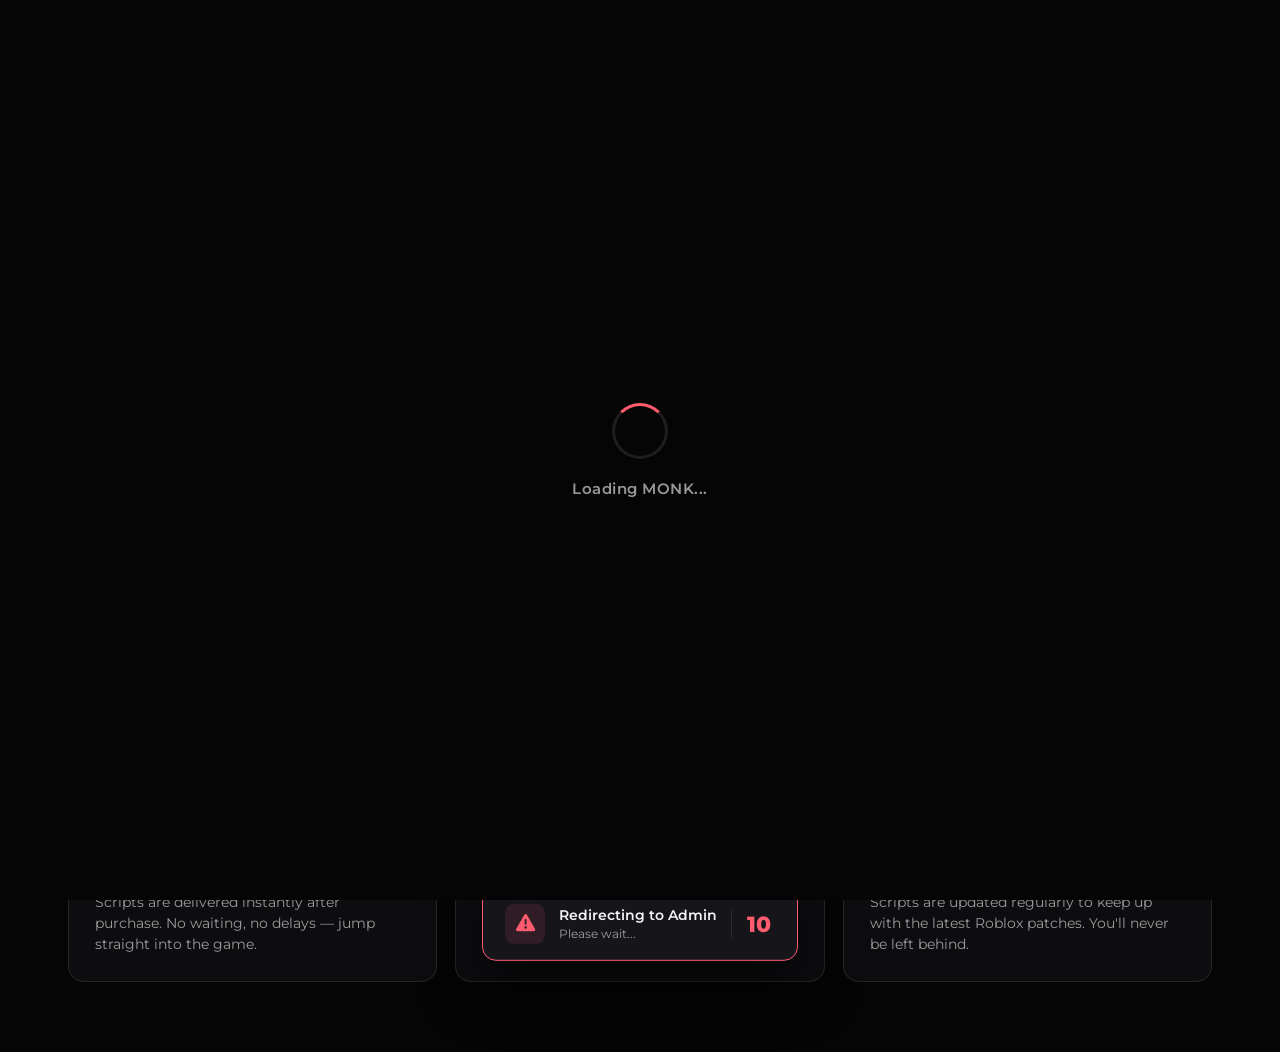
==== commit d7ef0d50: "Add files via upload" ====
--- a/index.html
+++ b/index.html
@@ -6,20 +6,22 @@
   <title>MONK — Premium Script Hub</title>
   <meta name="description" content="MONK is a premium Roblox script hub with exclusive scripts, instant updates, and a trusted loader." />
   <meta name="theme-color" content="#050506" />
+  <!-- FAVICON -->
+  <link rel="icon" href="data:image/svg+xml,<svg xmlns='http://www.w3.org/2000/svg' viewBox='0 0 100 100'><rect width='100' height='100' rx='22' fill='%23ff5c70'/><text x='50' y='72' font-size='60' font-family='Montserrat,sans-serif' font-weight='800' text-anchor='middle' fill='%230a0a0c'>M</text></svg>" />
   <link rel="stylesheet" href="style.css" />
 </head>
 <body>
+
+  <!-- FULL-PAGE LOADING SCREEN -->
+  <div id="page-loader">
+    <div class="spinner"></div>
+    <div class="load-text">Loading MONK...</div>
+  </div>
 
   <div class="glows">
     <span class="r"></span>
     <span class="b"></span>
     <span class="p"></span>
-  </div>
-
-  <div id="loader">
-    <div class="spinner"></div>
-    <p>Loading Open Source...</p>
-    <p class="sub">Fetching the good stuff</p>
   </div>
 
   <div id="toast">
@@ -48,6 +50,7 @@
       <h1>Make it <em>yours.</em><br>Premium Scripts Hub</h1>
       <p>Exclusive Roblox scripts, instant updates, and a loader that just works. Unlock your full potential with MONK.</p>
 
+      <!-- ONLY 3 BUTTONS -->
       <div class="btn-group">
         <a href="/buy" class="btn btn-primary">
           <i class="fas fa-crown"></i> Buy Premium
@@ -60,7 +63,6 @@
         </button>
       </div>
 
-      <!-- Novoline-style loadstring -->
       <div class="code-block">
         <code>loadstring(game:HttpGet(<span class="str">"https://monk-scripts-novoline-loaderlua.vercel.app/"</span>))()</code>
         <button class="code-copy" onclick="copyCode(this)">Copy</button>
@@ -88,9 +90,16 @@
 
   <script src="script.js"></script>
   <script>
+    // LOADING SCREEN
+    window.addEventListener('load', () => {
+      setTimeout(() => {
+        document.getElementById('page-loader').classList.add('hide');
+      }, 1200);
+    });
+
     function openSource() {
-      const loader = document.getElementById('loader');
-      loader.classList.add('active');
+      const loader = document.getElementById('page-loader');
+      loader.classList.remove('hide');
       setTimeout(() => { window.location.href = '/source'; }, 2200);
     }
 
--- a/style.css
+++ b/style.css
@@ -1,5 +1,6 @@
 /* style.css — MONK • Novoline-inspired */
 @import url('https://fonts.googleapis.com/css2?family=Instrument+Serif:ital@1&family=Montserrat:wght@500;600;700;800&family=JetBrains+Mono:wght@500&display=swap');
+@import url('https://cdnjs.cloudflare.com/ajax/libs/font-awesome/6.4.0/css/all.min.css');
 
 :root {
   --bg: #050506;
@@ -30,7 +31,45 @@
 
 a { color: inherit; text-decoration: none; }
 
-/* ---------- GLOWS (Novoline style) ---------- */
+/* ---------- FULL-PAGE LOADING SCREEN ---------- */
+#page-loader {
+  position: fixed;
+  inset: 0;
+  background: var(--bg);
+  display: flex;
+  justify-content: center;
+  align-items: center;
+  flex-direction: column;
+  z-index: 99999;
+  gap: 20px;
+  transition: opacity 0.4s ease, visibility 0.4s ease;
+}
+#page-loader.hide {
+  opacity: 0;
+  visibility: hidden;
+}
+#page-loader .spinner {
+  width: 56px; height: 56px;
+  border: 3px solid var(--line);
+  border-top-color: var(--rose);
+  border-radius: 50%;
+  animation: spin 0.8s linear infinite;
+}
+#page-loader .load-text {
+  font-family: "Montserrat", sans-serif;
+  font-weight: 600;
+  font-size: 0.95rem;
+  color: var(--dim);
+  letter-spacing: 0.5px;
+  animation: pulse 1.5s ease-in-out infinite;
+}
+@keyframes spin { to { transform: rotate(360deg); } }
+@keyframes pulse {
+  0%, 100% { opacity: 0.5; }
+  50% { opacity: 1; }
+}
+
+/* ---------- GLOWS ---------- */
 .glows {
   position: fixed;
   inset: 0;
@@ -187,7 +226,7 @@
   gap: 12px;
 }
 
-/* ---------- CODE BLOCK (Novoline style) ---------- */
+/* ---------- CODE BLOCK ---------- */
 .code-block {
   display: flex;
   align-items: center;
@@ -311,16 +350,22 @@
   align-items: flex-start;
   margin-bottom: 14px;
 }
-.product-icon {
-  width: 44px; height: 44px;
-  border-radius: 10px;
-  background: var(--rose-soft);
-  color: var(--rose);
-  display: flex;
-  align-items: center;
-  justify-content: center;
-  font-size: 1.2rem;
-}
+
+/* PREMIUM SCRIPT LOGO */
+.product-logo {
+  width: 48px;
+  height: 48px;
+  border-radius: 12px;
+  background: linear-gradient(135deg, rgba(255, 92, 112, 0.25), rgba(214, 64, 159, 0.15));
+  border: 1px solid rgba(255, 92, 112, 0.3);
+  display: flex;
+  align-items: center;
+  justify-content: center;
+  font-size: 1.3rem;
+  color: var(--rose);
+  box-shadow: 0 4px 20px rgba(255, 92, 112, 0.15);
+}
+
 .product-badge {
   font-size: 0.62rem;
   font-weight: 800;
@@ -472,41 +517,6 @@
   height: 100%;
 }
 
-/* ---------- LOADER ---------- */
-#loader {
-  position: fixed;
-  inset: 0;
-  background: var(--bg);
-  display: none;
-  justify-content: center;
-  align-items: center;
-  flex-direction: column;
-  z-index: 9999;
-  gap: 22px;
-}
-#loader.active { display: flex; }
-.spinner {
-  width: 58px; height: 58px;
-  border: 3px solid var(--line);
-  border-top-color: var(--rose);
-  border-radius: 50%;
-  animation: spin 0.8s linear infinite;
-}
-@keyframes spin { to { transform: rotate(360deg); } }
-#loader p {
-  font-family: "Montserrat", sans-serif;
-  font-weight: 600;
-  font-size: 1rem;
-  color: var(--text);
-}
-#loader .sub {
-  font-family: "Montserrat", sans-serif;
-  font-weight: 400;
-  font-size: 0.8rem;
-  color: var(--dim);
-  margin-top: -14px;
-}
-
 /* ---------- TOAST ---------- */
 #toast {
   position: fixed;
